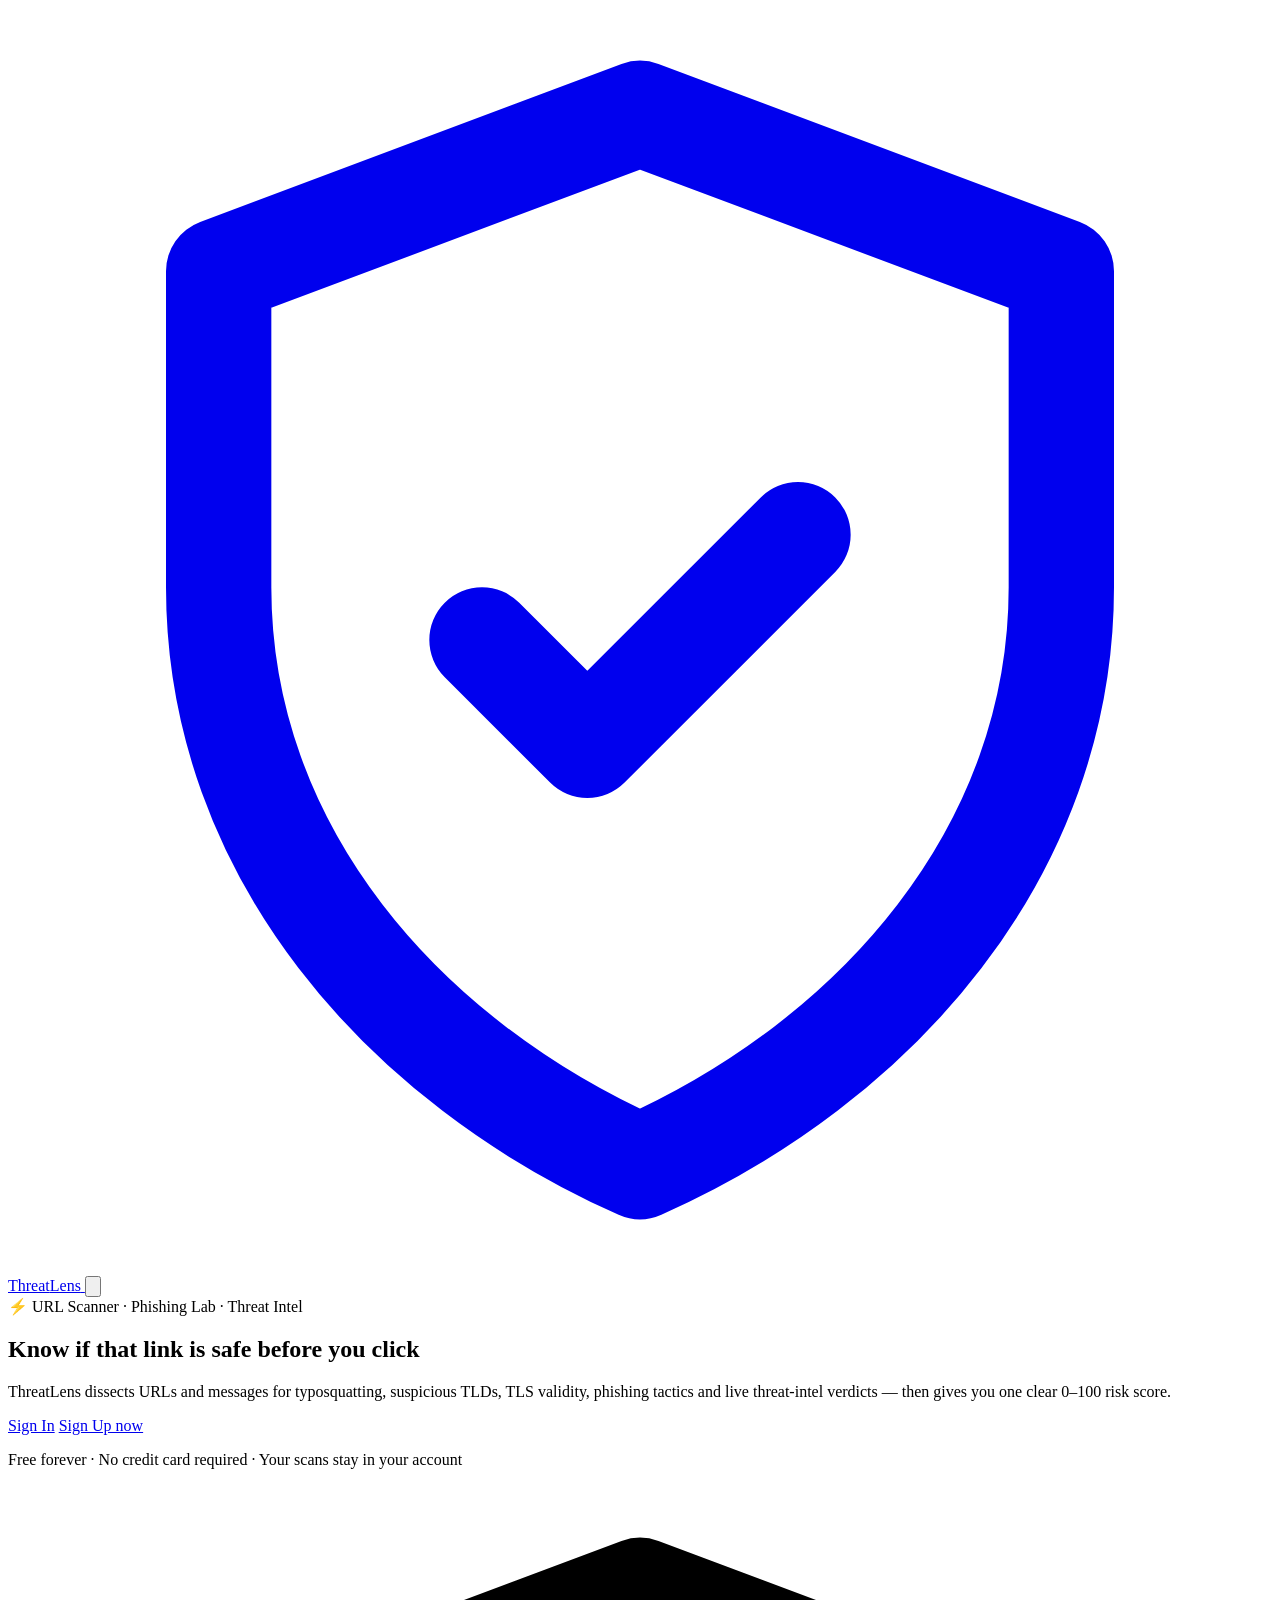
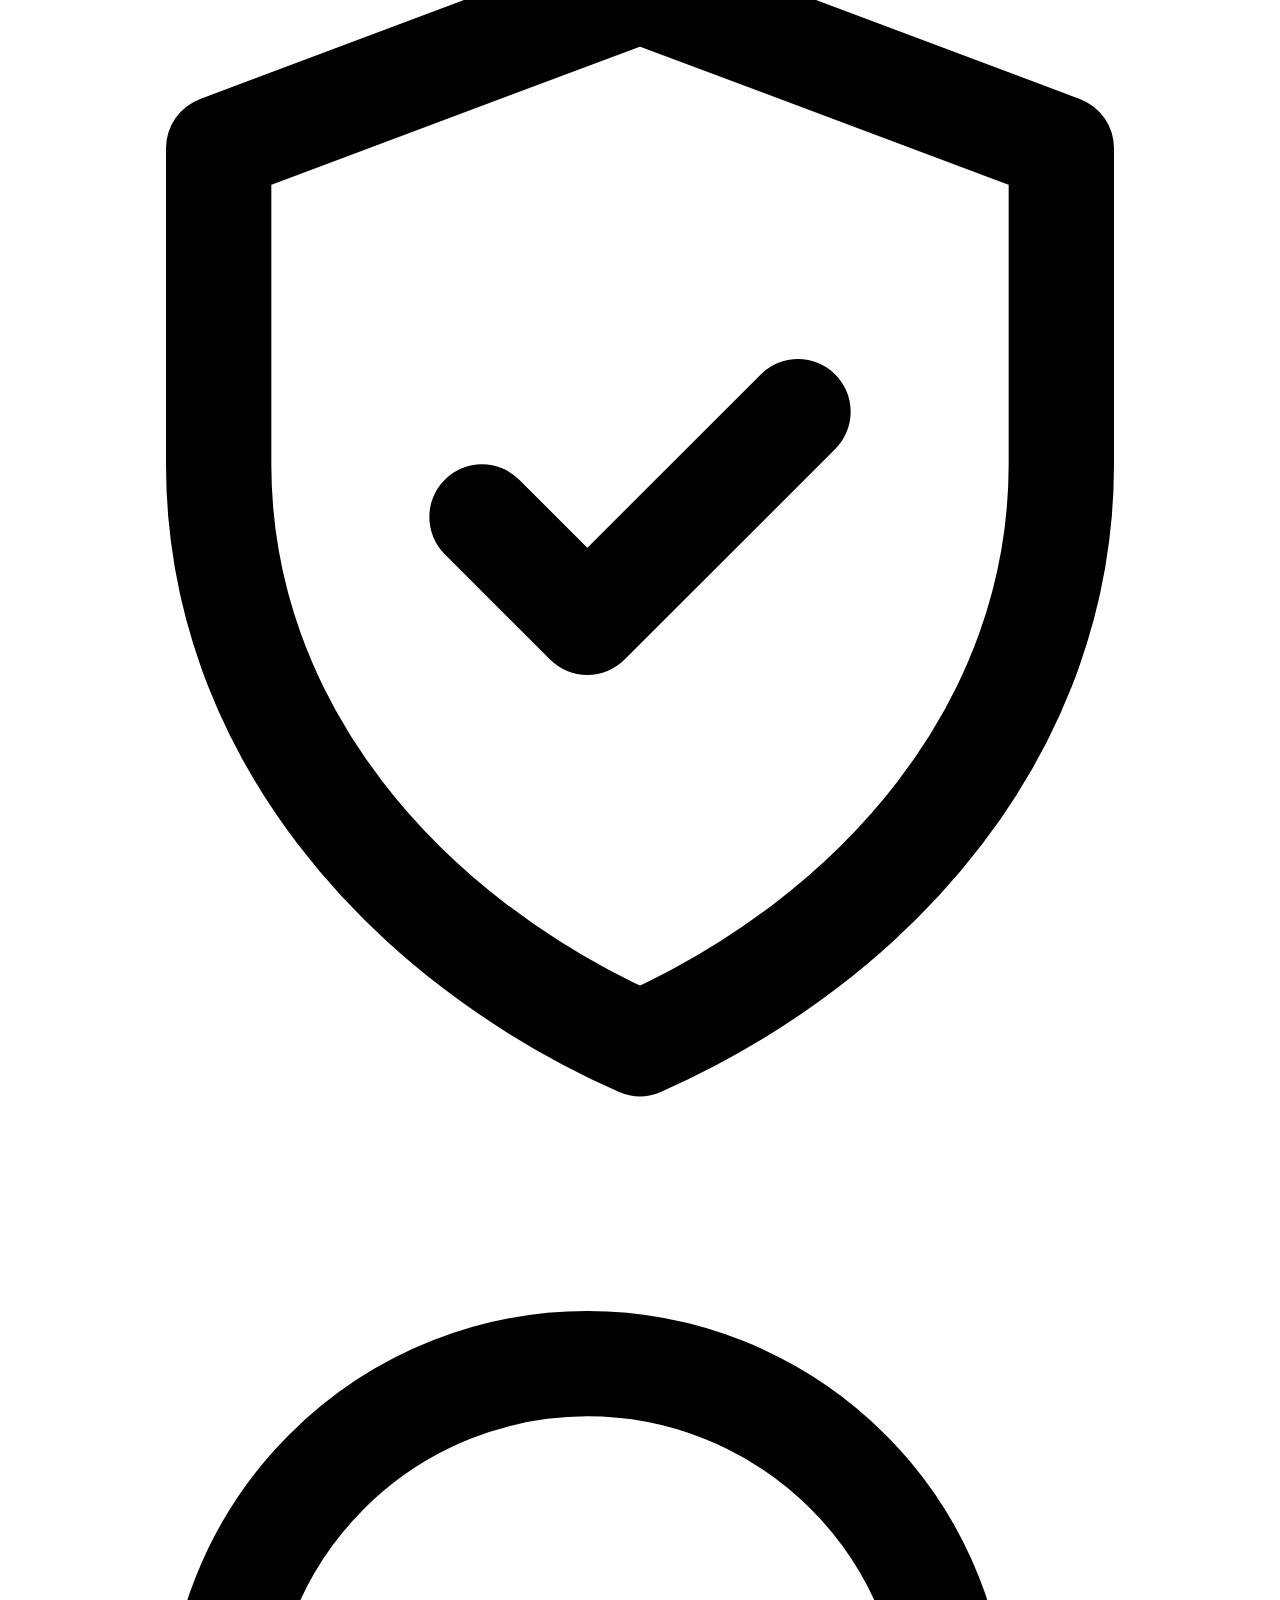
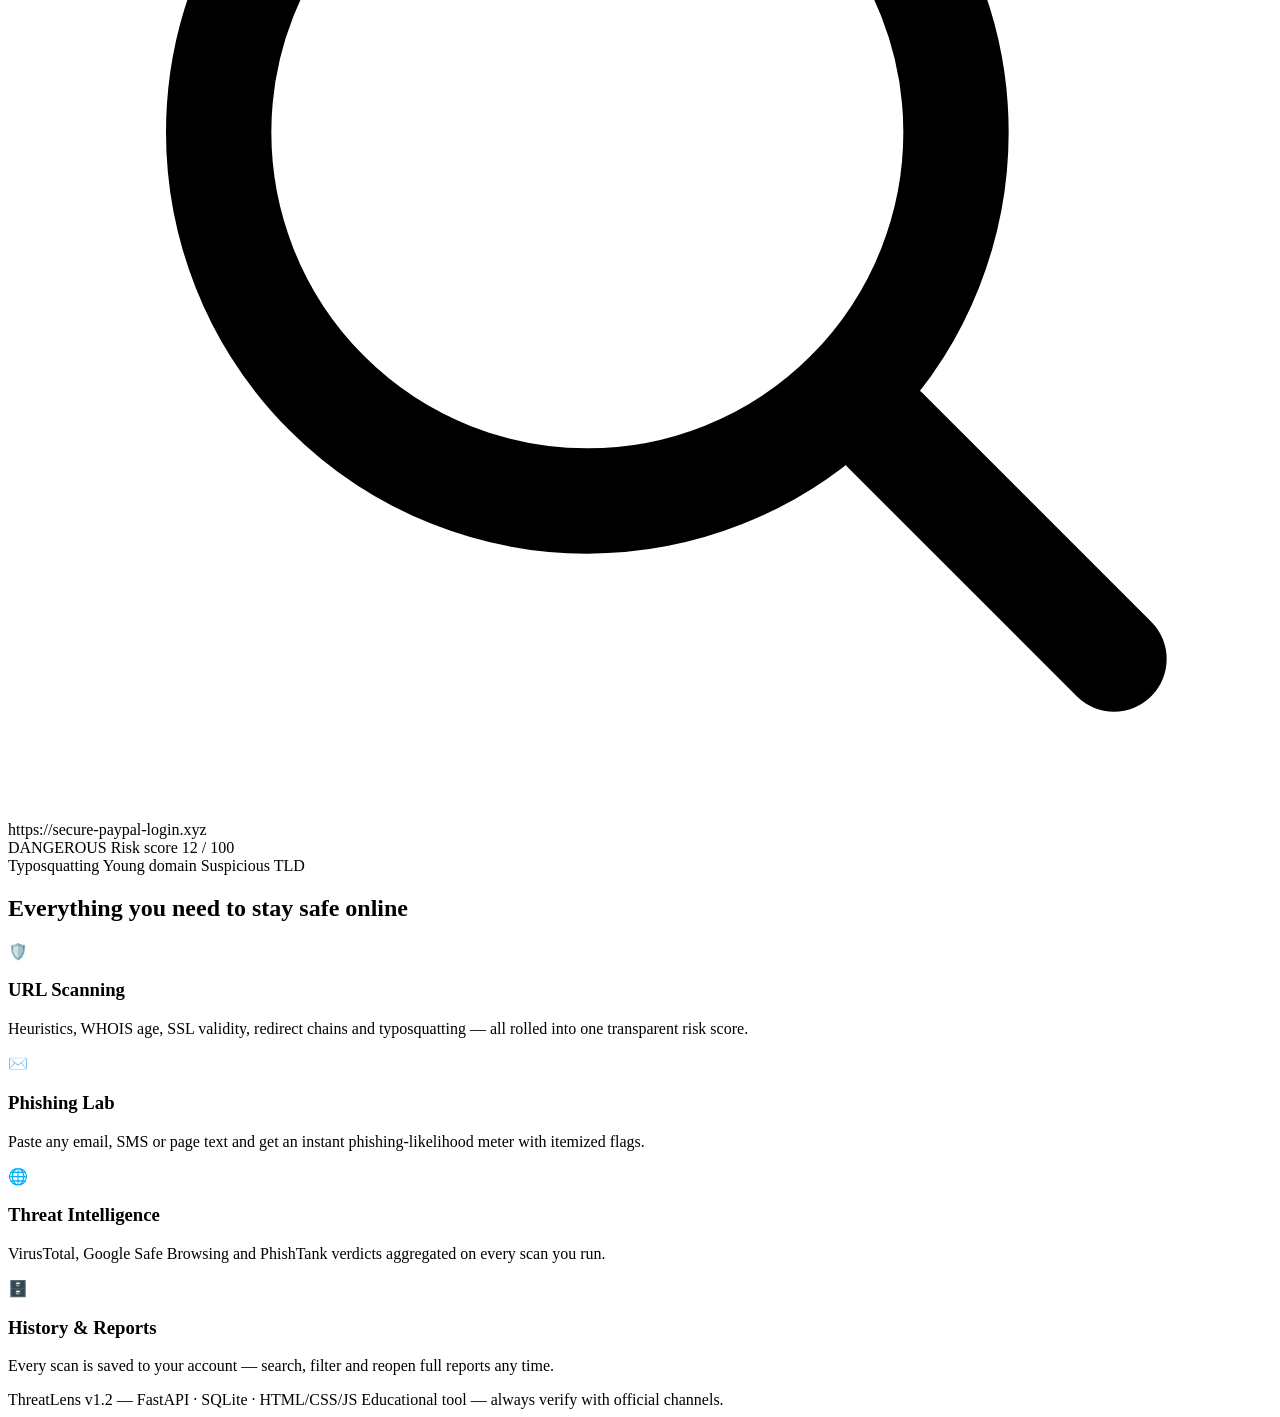
==== frontend/index.html @ 7fc4cbe5 "Initial commit: ThreatLens threat detection & URL scanner" ====
<!DOCTYPE html>
<html lang="en">
<head>
  <meta charset="UTF-8" />
  <meta name="viewport" content="width=device-width, initial-scale=1.0" />
  <title>ThreatLens — Threat Detection & URL Scanner</title>
  <meta name="description" content="Scan URLs, analyze phishing content, and get unified risk scoring. Know if that link is safe before you click." />
  <link rel="icon" href="data:image/svg+xml,<svg xmlns='http://www.w3.org/2000/svg' viewBox='0 0 100 100'><text y='.9em' font-size='90'>🛡️</text></svg>" />
  <script>document.documentElement.dataset.theme = localStorage.getItem("threatlens_theme") || "light";</script>
  <link rel="preconnect" href="https://fonts.googleapis.com" />
  <link rel="preconnect" href="https://fonts.gstatic.com" crossorigin />
  <link href="https://fonts.googleapis.com/css2?family=Inter:wght@400;500;600;700;800&family=JetBrains+Mono:wght@400;500;600&family=Space+Grotesk:wght@500;600;700&display=swap" rel="stylesheet" />
  <link rel="stylesheet" href="/static/css/style.css" />
</head>
<body>
  <!-- Ambient background -->
  <div class="bg-grid" aria-hidden="true"></div>
  <div class="bg-glow bg-glow--cyan" aria-hidden="true"></div>
  <div class="bg-glow bg-glow--magenta" aria-hidden="true"></div>

  <!-- Floating particles -->
  <div class="particles" aria-hidden="true">
    <span style="left:8%; width:5px; height:5px; animation-duration:11s; animation-delay:0s;"></span>
    <span style="left:18%; width:3px; height:3px; animation-duration:14s; animation-delay:2s;"></span>
    <span style="left:29%; width:6px; height:6px; animation-duration:12s; animation-delay:4s;"></span>
    <span style="left:42%; width:4px; height:4px; animation-duration:16s; animation-delay:1s;"></span>
    <span style="left:55%; width:5px; height:5px; animation-duration:10s; animation-delay:3s;"></span>
    <span style="left:66%; width:3px; height:3px; animation-duration:15s; animation-delay:0.5s;"></span>
    <span style="left:74%; width:6px; height:6px; animation-duration:13s; animation-delay:2.5s;"></span>
    <span style="left:85%; width:4px; height:4px; animation-duration:11s; animation-delay:5s;"></span>
    <span style="left:93%; width:5px; height:5px; animation-duration:17s; animation-delay:1.5s;"></span>
  </div>

  <!-- Landing header -->
  <header class="landing-header">
    <div class="container landing-header__inner">
      <a class="brand" href="index.html" aria-label="ThreatLens home">
        <span class="brand__shield" aria-hidden="true">
          <svg viewBox="0 0 24 24" fill="none" stroke="currentColor" stroke-width="2" stroke-linecap="round" stroke-linejoin="round">
            <path d="M12 2l8 3v6c0 5-3.5 9-8 11-4.5-2-8-6-8-11V5l8-3z"/>
            <path d="M9 12l2 2 4-4"/>
          </svg>
        </span>
        <span class="brand__name">Threat<span class="brand__accent">Lens</span></span>
      </a>
      <button class="icon-btn" id="themeToggle" title="Switch theme" aria-label="Switch between light and dark theme"></button>
    </div>
  </header>

  <main class="landing">
    <!-- ======================= HERO ======================= -->
    <section class="landing-hero container">
      <div class="landing-hero__text">
        <span class="eyebrow landing-hero__eyebrow">⚡ URL Scanner · Phishing Lab · Threat Intel</span>
        <h1 class="landing-hero__title">Know if that link is <span class="grad-text">safe</span> before you click</h1>
        <p class="landing-hero__sub">
          ThreatLens dissects URLs and messages for typosquatting, suspicious TLDs, TLS validity,
          phishing tactics and live threat-intel verdicts — then gives you one clear 0–100 risk score.
        </p>
        <div class="landing-hero__cta">
          <a class="btn btn--primary btn--lg" href="login.html">Sign In</a>
          <a class="btn btn--ghost btn--lg" href="register.html">Sign Up now</a>
        </div>
        <div class="landing-hero__authed" id="dashboardCta" hidden>
          <a class="btn btn--primary btn--lg" href="scanner.html">Open Dashboard</a>
        </div>
        <p class="landing-hero__meta mono muted">Free forever · No credit card required · Your scans stay in your account</p>
      </div>

      <div class="landing-hero__visual" aria-hidden="true">
        <div class="hero-orbit">
          <span class="hero-orbit__ring"></span>
          <span class="hero-orbit__ring hero-orbit__ring--2"></span>
          <span class="hero-orbit__ring hero-orbit__ring--3"></span>
          <div class="hero-orbit__core">
            <span class="brand__shield hero-orbit__shield">
              <svg viewBox="0 0 24 24" fill="none" stroke="currentColor" stroke-width="2" stroke-linecap="round" stroke-linejoin="round">
                <path d="M12 2l8 3v6c0 5-3.5 9-8 11-4.5-2-8-6-8-11V5l8-3z"/>
                <path d="M9 12l2 2 4-4"/>
              </svg>
            </span>
          </div>
        </div>

        <div class="scan-demo panel">
          <div class="scan-demo__bar">
            <span class="scan-demo__icon">
              <svg viewBox="0 0 24 24" fill="none" stroke="currentColor" stroke-width="2" stroke-linecap="round">
                <circle cx="11" cy="11" r="7"/><path d="M21 21l-4.35-4.35"/>
              </svg>
            </span>
            <span class="scan-demo__url mono">https://secure-paypal-login.xyz</span>
          </div>
          <div class="scan-demo__progress"><span class="scan-demo__fill"></span></div>
          <div class="scan-demo__result">
            <span class="verdict-badge verdict-badge--sm v-danger">DANGEROUS</span>
            <span class="scan-demo__score mono">Risk score 12 / 100</span>
          </div>
          <div class="scan-demo__flags">
            <span class="mini-chip">Typosquatting</span>
            <span class="mini-chip">Young domain</span>
            <span class="mini-chip">Suspicious TLD</span>
          </div>
        </div>
      </div>
    </section>

    <!-- ======================= FEATURES ======================= -->
    <section class="landing-features container">
      <h2 class="landing-features__title">Everything you need to stay safe online</h2>
      <div class="landing-features__grid">
        <div class="panel feature-card">
          <div class="feature-card__icon" aria-hidden="true">🛡️</div>
          <h3>URL Scanning</h3>
          <p>Heuristics, WHOIS age, SSL validity, redirect chains and typosquatting — all rolled into one transparent risk score.</p>
        </div>
        <div class="panel feature-card">
          <div class="feature-card__icon" aria-hidden="true">✉️</div>
          <h3>Phishing Lab</h3>
          <p>Paste any email, SMS or page text and get an instant phishing-likelihood meter with itemized flags.</p>
        </div>
        <div class="panel feature-card">
          <div class="feature-card__icon" aria-hidden="true">🌐</div>
          <h3>Threat Intelligence</h3>
          <p>VirusTotal, Google Safe Browsing and PhishTank verdicts aggregated on every scan you run.</p>
        </div>
        <div class="panel feature-card">
          <div class="feature-card__icon" aria-hidden="true">🗄️</div>
          <h3>History & Reports</h3>
          <p>Every scan is saved to your account — search, filter and reopen full reports any time.</p>
        </div>
      </div>
    </section>
  </main>

  <!-- Footer -->
  <footer class="site-footer">
    <div class="container footer-inner">
      <span class="mono muted">ThreatLens v1.2 — FastAPI · SQLite · HTML/CSS/JS</span>
      <span class="mono muted">Educational tool — always verify with official channels.</span>
    </div>
  </footer>

  <script>
    /* Theme toggle (light is the default; choice persists) */
    (function () {
      var SUN = '<svg viewBox="0 0 24 24" fill="none" stroke="currentColor" stroke-width="2" stroke-linecap="round" stroke-linejoin="round"><circle cx="12" cy="12" r="4"/><path d="M12 2v2M12 20v2M4.93 4.93l1.41 1.41M17.66 17.66l1.41 1.41M2 12h2M20 12h2M4.93 19.07l1.41-1.41M17.66 6.34l1.41-1.41"/></svg>';
      var MOON = '<svg viewBox="0 0 24 24" fill="none" stroke="currentColor" stroke-width="2" stroke-linecap="round" stroke-linejoin="round"><path d="M21 12.79A9 9 0 1 1 11.21 3 7 7 0 0 0 21 12.79z"/></svg>';
      var btn = document.getElementById("themeToggle");
      function sync() {
        var dark = document.documentElement.dataset.theme === "dark";
        btn.innerHTML = dark ? SUN : MOON;
        btn.title = dark ? "Switch to light theme" : "Switch to dark theme";
      }
      btn.addEventListener("click", function () {
        var next = document.documentElement.dataset.theme === "dark" ? "light" : "dark";
        document.documentElement.dataset.theme = next;
        localStorage.setItem("threatlens_theme", next);
        sync();
      });
      sync();
      /* Signed-in visitors get a direct dashboard button (admins go to the panel) */
      if (localStorage.getItem("threatlens_token")) {
        var cta = document.getElementById("dashboardCta");
        cta.hidden = false;
        if (localStorage.getItem("threatlens_is_admin") === "1") {
          cta.querySelector("a").href = "admin.html";
        }
      }
    })();
  </script>
</body>
</html>
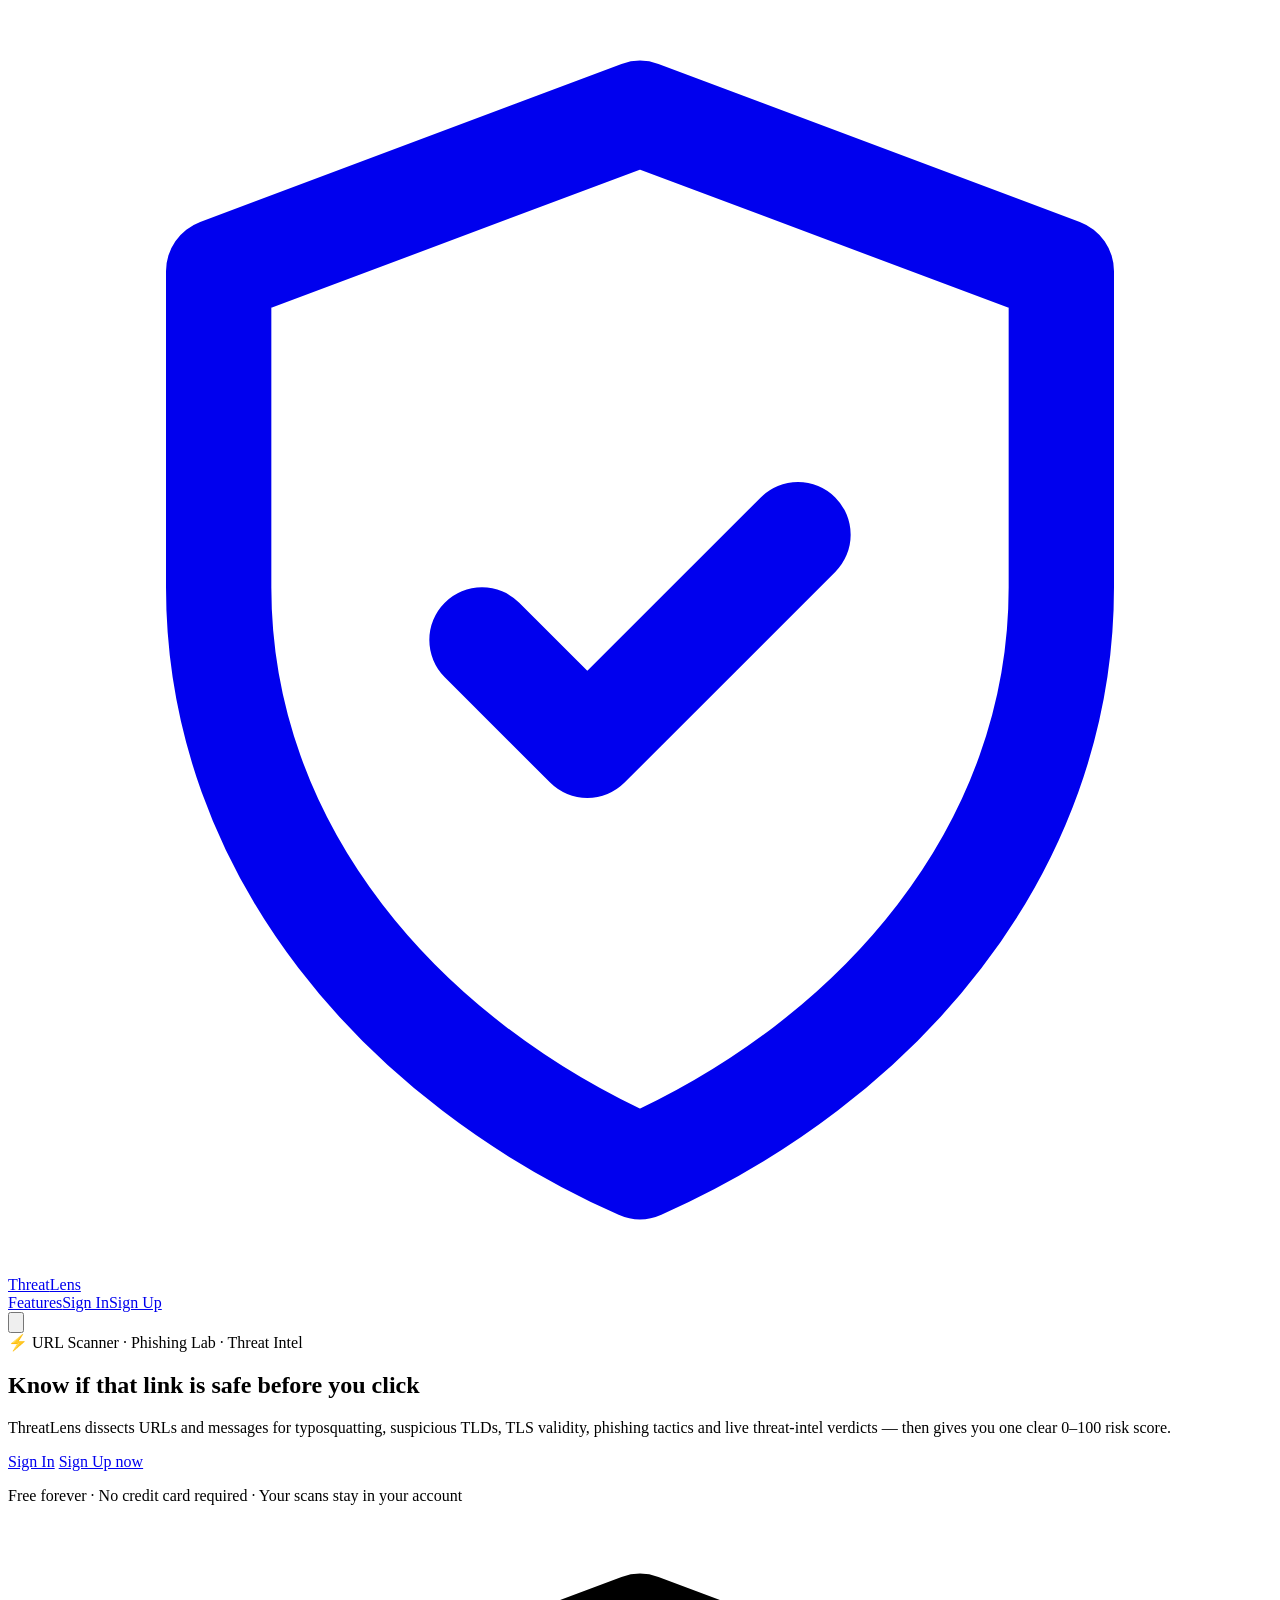
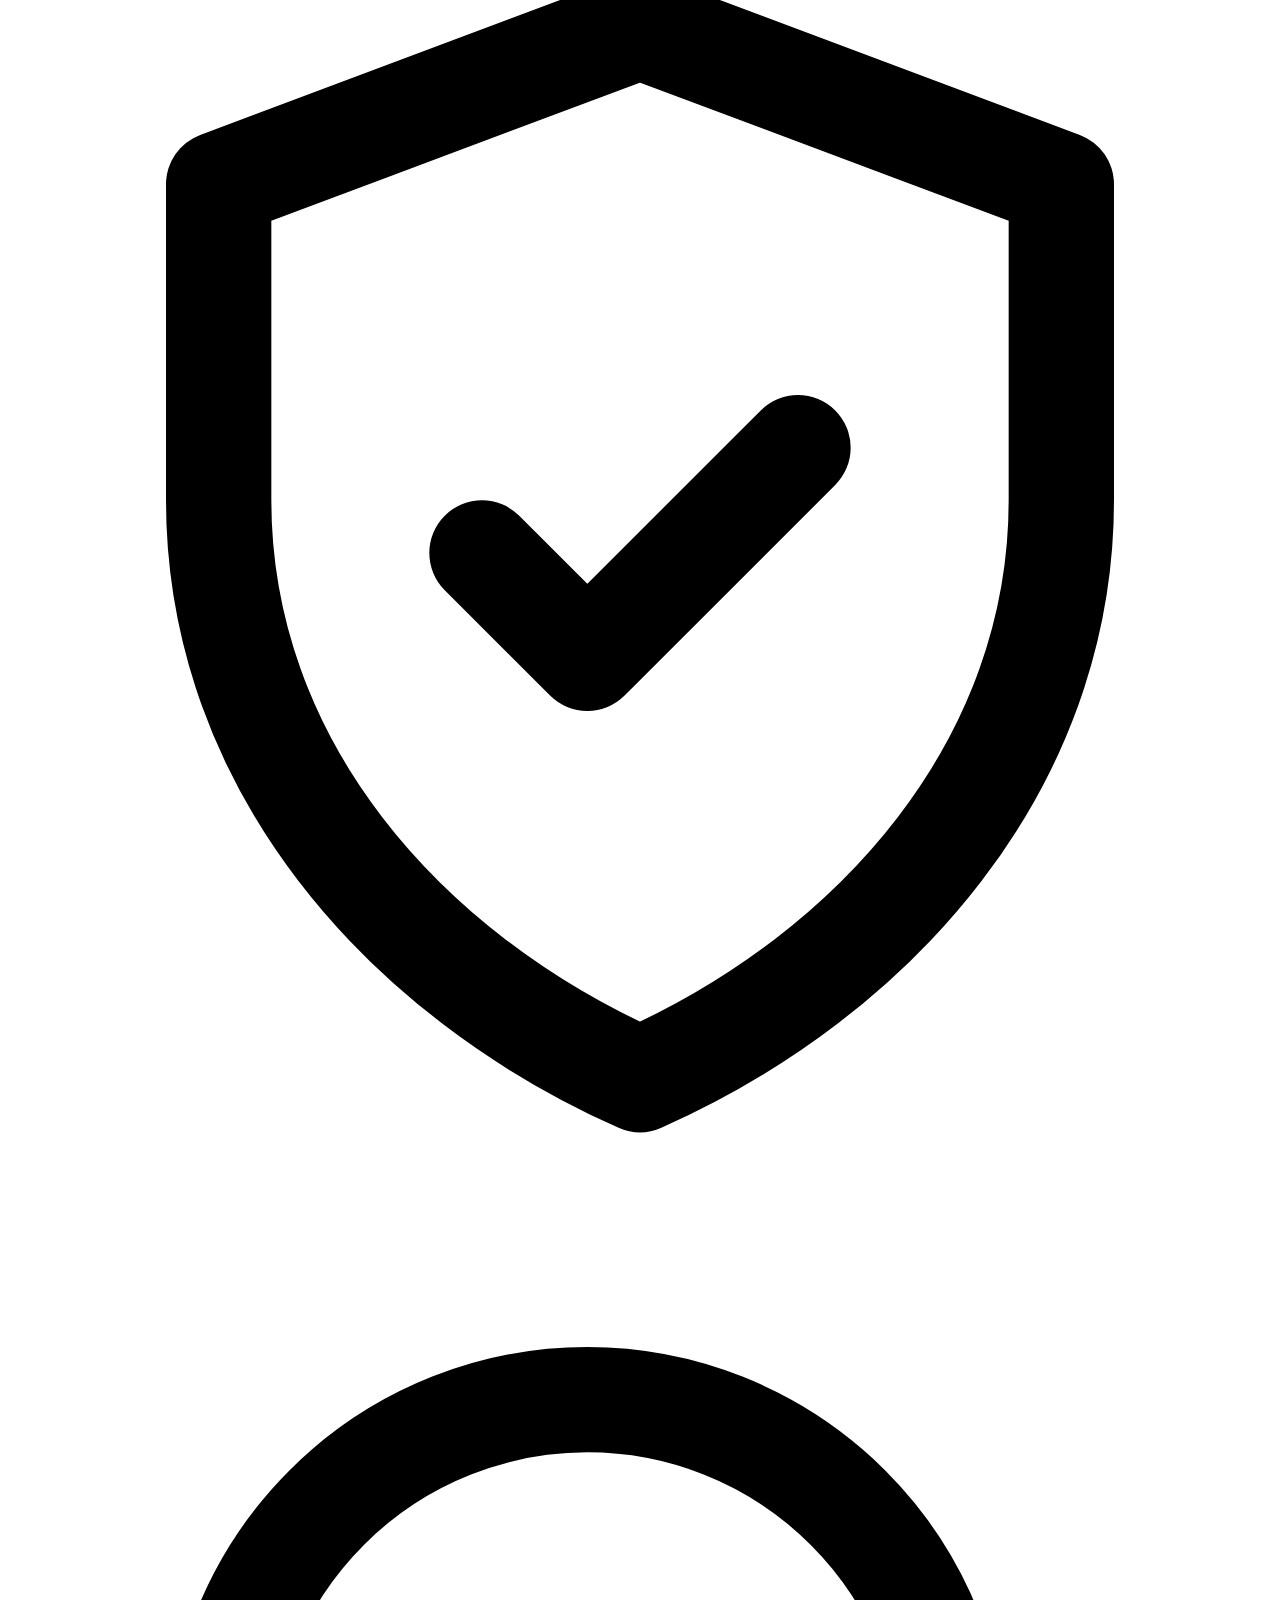
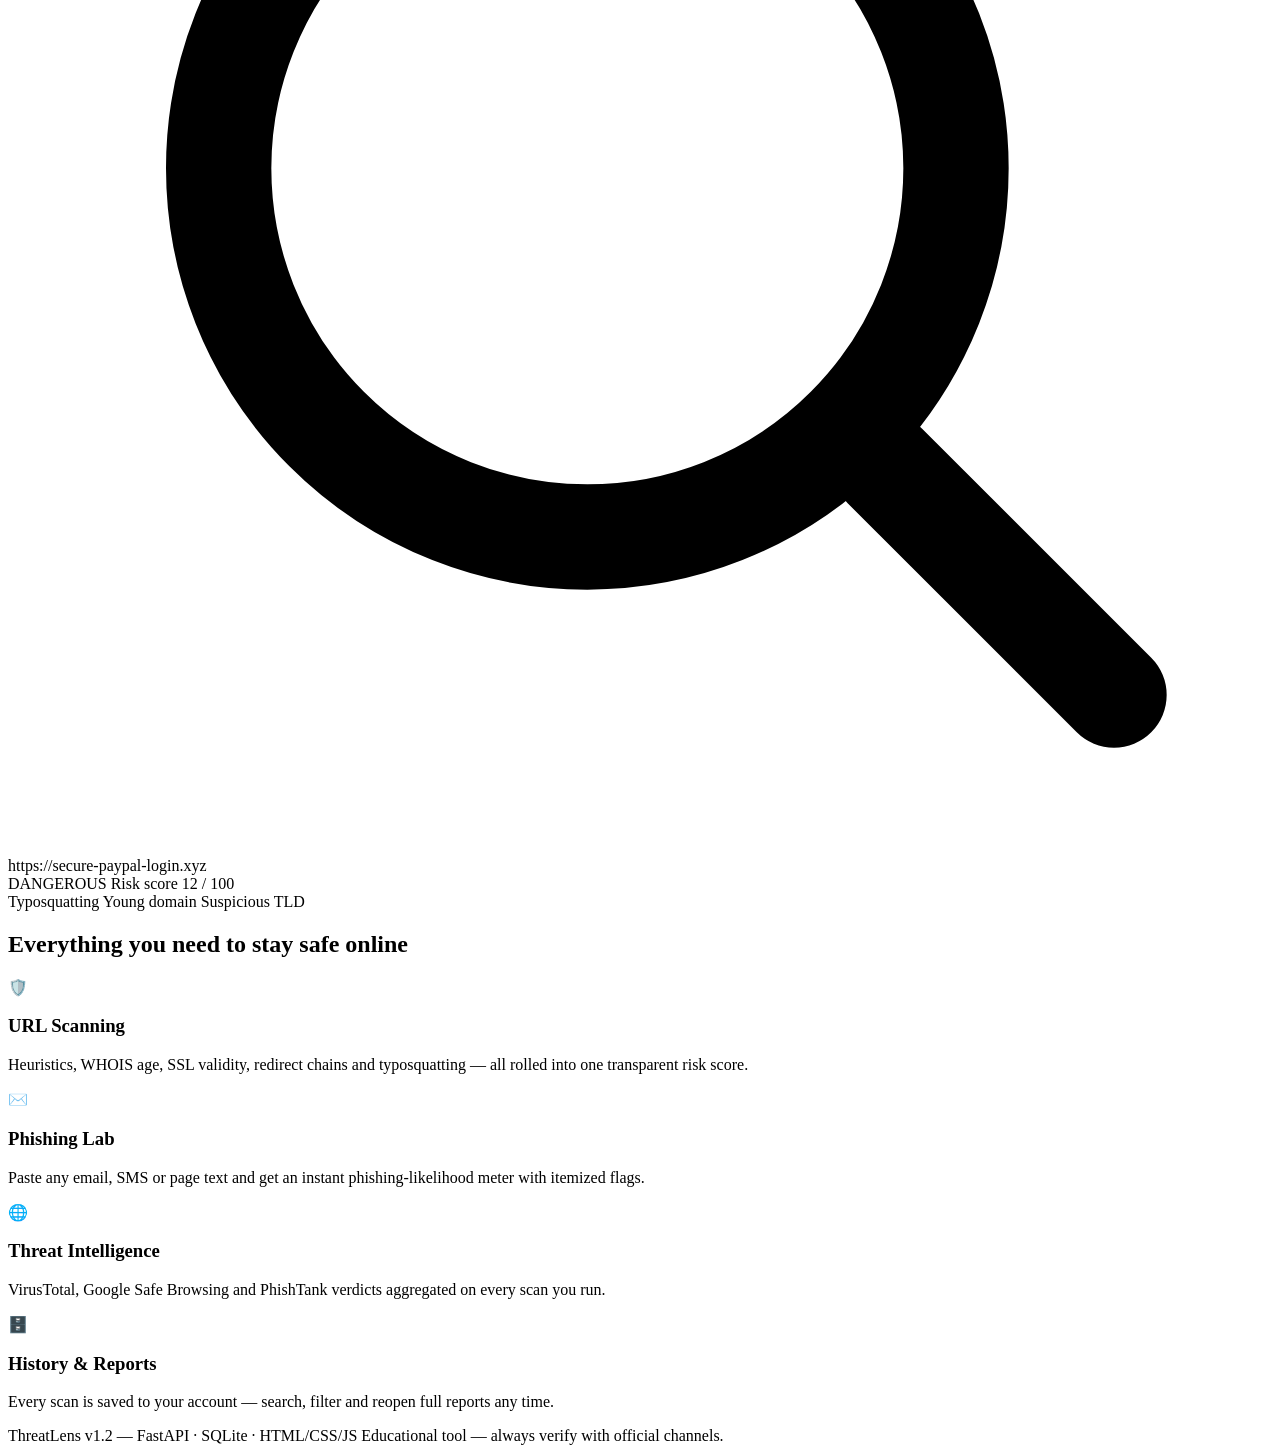
==== commit 4783bda2: "feat: add audit logging, webhooks, API keys, and UI stability fixes - Implement AuditLog, Webhook, a" ====
--- a/frontend/index.html
+++ b/frontend/index.html
@@ -5,31 +5,16 @@
   <meta name="viewport" content="width=device-width, initial-scale=1.0" />
   <title>ThreatLens — Threat Detection & URL Scanner</title>
   <meta name="description" content="Scan URLs, analyze phishing content, and get unified risk scoring. Know if that link is safe before you click." />
-  <link rel="icon" href="data:image/svg+xml,<svg xmlns='http://www.w3.org/2000/svg' viewBox='0 0 100 100'><text y='.9em' font-size='90'>🛡️</text></svg>" />
+  <link rel="icon" href="data:image/svg+xml,%3Csvg%20xmlns='http://www.w3.org/2000/svg'%20viewBox='0%200%20100%20100'%3E%3Ctext%20y='.9em'%20font-size='90'%3E%F0%9F%9B%A1%EF%B8%8F%3C/text%3E%3C/svg%3E" />
   <script>document.documentElement.dataset.theme = localStorage.getItem("threatlens_theme") || "light";</script>
   <link rel="preconnect" href="https://fonts.googleapis.com" />
   <link rel="preconnect" href="https://fonts.gstatic.com" crossorigin />
   <link href="https://fonts.googleapis.com/css2?family=Inter:wght@400;500;600;700;800&family=JetBrains+Mono:wght@400;500;600&family=Space+Grotesk:wght@500;600;700&display=swap" rel="stylesheet" />
-  <link rel="stylesheet" href="/static/css/style.css" />
+  <link rel="stylesheet" href="/static/css/style.css?v=4" />
 </head>
 <body>
-  <!-- Ambient background -->
-  <div class="bg-grid" aria-hidden="true"></div>
-  <div class="bg-glow bg-glow--cyan" aria-hidden="true"></div>
-  <div class="bg-glow bg-glow--magenta" aria-hidden="true"></div>
-
-  <!-- Floating particles -->
-  <div class="particles" aria-hidden="true">
-    <span style="left:8%; width:5px; height:5px; animation-duration:11s; animation-delay:0s;"></span>
-    <span style="left:18%; width:3px; height:3px; animation-duration:14s; animation-delay:2s;"></span>
-    <span style="left:29%; width:6px; height:6px; animation-duration:12s; animation-delay:4s;"></span>
-    <span style="left:42%; width:4px; height:4px; animation-duration:16s; animation-delay:1s;"></span>
-    <span style="left:55%; width:5px; height:5px; animation-duration:10s; animation-delay:3s;"></span>
-    <span style="left:66%; width:3px; height:3px; animation-duration:15s; animation-delay:0.5s;"></span>
-    <span style="left:74%; width:6px; height:6px; animation-duration:13s; animation-delay:2.5s;"></span>
-    <span style="left:85%; width:4px; height:4px; animation-duration:11s; animation-delay:5s;"></span>
-    <span style="left:93%; width:5px; height:5px; animation-duration:17s; animation-delay:1.5s;"></span>
-  </div>
+  <!-- Ambient background: prism grid (subtle animated grid) -->
+  <div class="prism-grid" aria-hidden="true" data-rotate-x="10" data-rotate-y="-8" data-sway="4"></div>
 
   <!-- Landing header -->
   <header class="landing-header">
@@ -43,6 +28,11 @@
         </span>
         <span class="brand__name">Threat<span class="brand__accent">Lens</span></span>
       </a>
+      <nav class="site-nav" style="display:flex;margin-left:auto">
+        <a class="nav-link" href="#features">Features</a>
+        <a class="nav-link" href="login.html">Sign In</a>
+        <a class="nav-link" href="register.html">Sign Up</a>
+      </nav>
       <button class="icon-btn" id="themeToggle" title="Switch theme" aria-label="Switch between light and dark theme"></button>
     </div>
   </header>
@@ -106,7 +96,7 @@
     </section>
 
     <!-- ======================= FEATURES ======================= -->
-    <section class="landing-features container">
+    <section class="landing-features container" id="features">
       <h2 class="landing-features__title">Everything you need to stay safe online</h2>
       <div class="landing-features__grid">
         <div class="panel feature-card">
@@ -169,5 +159,7 @@
       }
     })();
   </script>
+
+  <script src="/static/js/backgrounds.js?v=4" defer></script>
 </body>
 </html>
